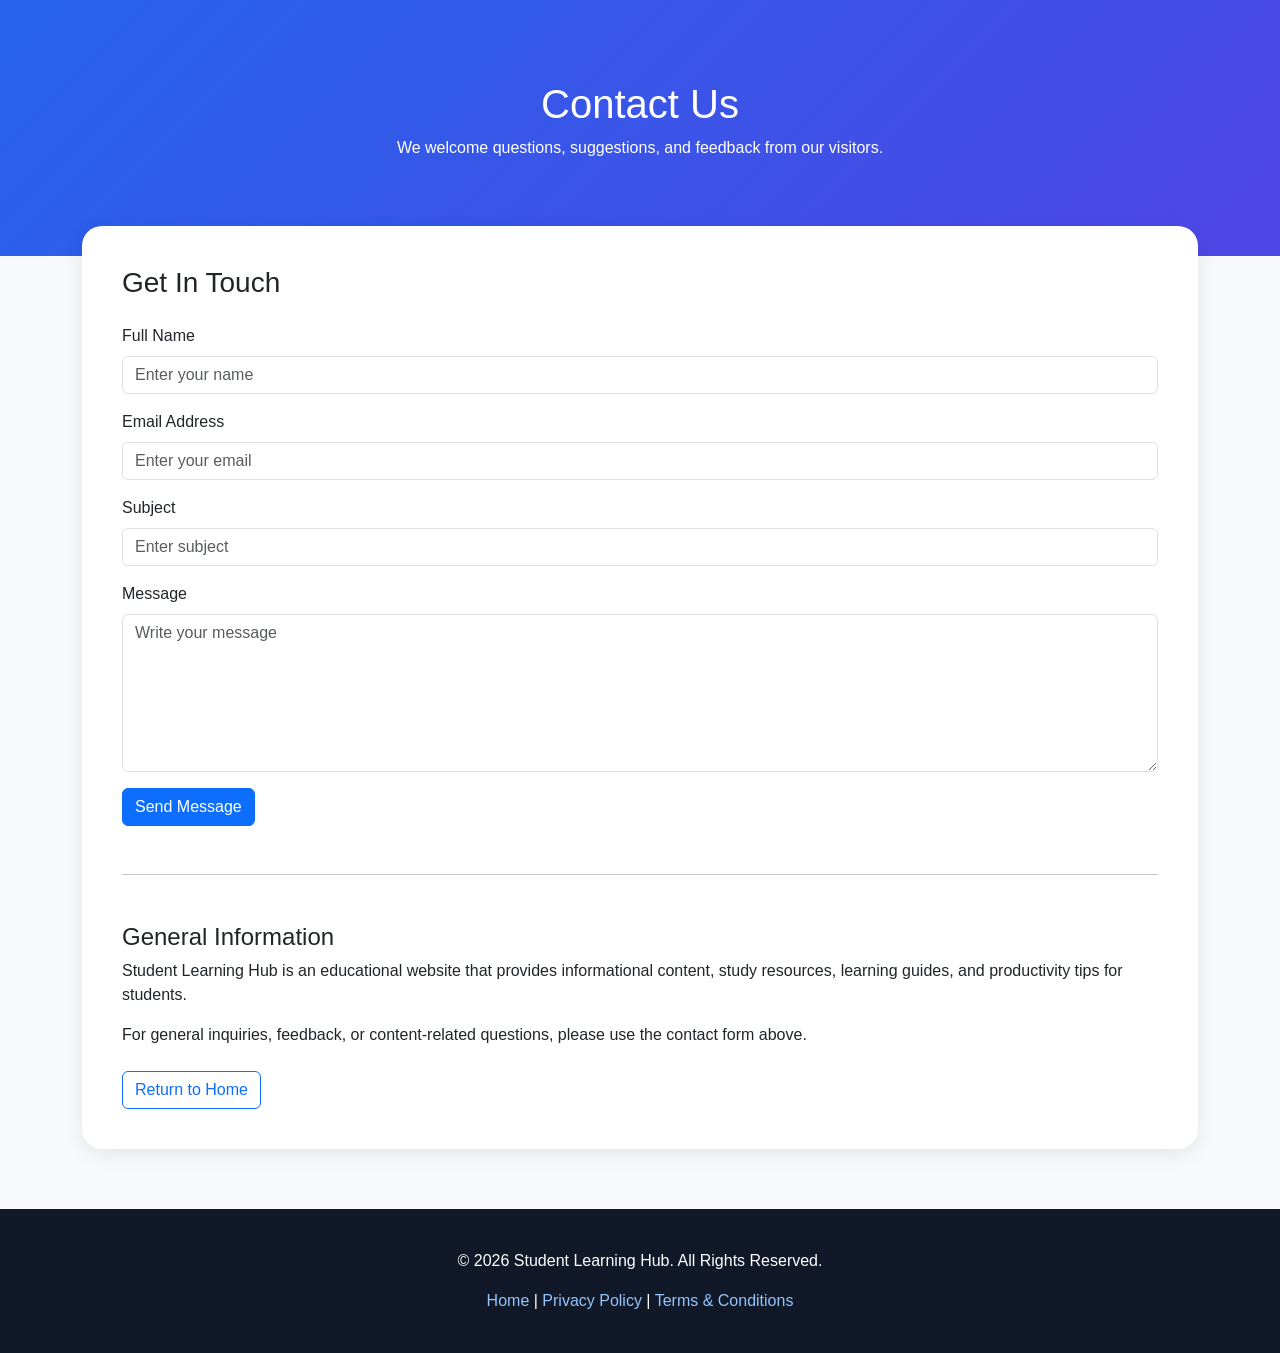
==== contact.html @ 786acc82 "Create contact.html" ====
<!DOCTYPE html>
<html lang="en">
<head>
<meta charset="UTF-8">
<meta name="viewport" content="width=device-width, initial-scale=1.0">

<title>Contact Us | Student Learning Hub</title>
<meta name="description" content="Contact Student Learning Hub for questions, feedback, and support.">

<link href="https://cdn.jsdelivr.net/npm/bootstrap@5.3.3/dist/css/bootstrap.min.css" rel="stylesheet">

<style>
body{
    font-family:Arial,sans-serif;
    background:#f8f9fa;
}

.page-header{
    background:linear-gradient(135deg,#2563eb,#4f46e5);
    color:white;
    padding:80px 0;
}

.contact-box{
    background:white;
    padding:40px;
    border-radius:20px;
    box-shadow:0 5px 20px rgba(0,0,0,.08);
    margin-top:-30px;
}

footer{
    background:#111827;
    color:white;
    padding:40px 0;
    margin-top:60px;
}

footer a{
    color:#93c5fd;
    text-decoration:none;
}
</style>

</head>
<body>

<section class="page-header">
<div class="container text-center">

<h1>Contact Us</h1>

<p>
We welcome questions, suggestions, and feedback from our visitors.
</p>

</div>
</section>

<div class="container">

<div class="contact-box">

<h3 class="mb-4">Get In Touch</h3>

<form>

<div class="mb-3">
<label class="form-label">Full Name</label>
<input type="text" class="form-control" placeholder="Enter your name">
</div>

<div class="mb-3">
<label class="form-label">Email Address</label>
<input type="email" class="form-control" placeholder="Enter your email">
</div>

<div class="mb-3">
<label class="form-label">Subject</label>
<input type="text" class="form-control" placeholder="Enter subject">
</div>

<div class="mb-3">
<label class="form-label">Message</label>
<textarea class="form-control" rows="6" placeholder="Write your message"></textarea>
</div>

<button type="submit" class="btn btn-primary">
Send Message
</button>

</form>

<hr class="my-5">

<h4>General Information</h4>

<p>
Student Learning Hub is an educational website that provides informational content, study resources, learning guides, and productivity tips for students.
</p>

<p>
For general inquiries, feedback, or content-related questions, please use the contact form above.
</p>

<div class="mt-4">
<a href="index.html" class="btn btn-outline-primary">
Return to Home
</a>
</div>

</div>

</div>

<footer>
<div class="container text-center">

<p>
© 2026 Student Learning Hub. All Rights Reserved.
</p>

<a href="index.html">Home</a> |
<a href="privacy.html">Privacy Policy</a> |
<a href="terms.html">Terms & Conditions</a>

</div>
</footer>

<script src="https://cdn.jsdelivr.net/npm/bootstrap@5.3.3/dist/js/bootstrap.bundle.min.js"></script>

</body>
</html>
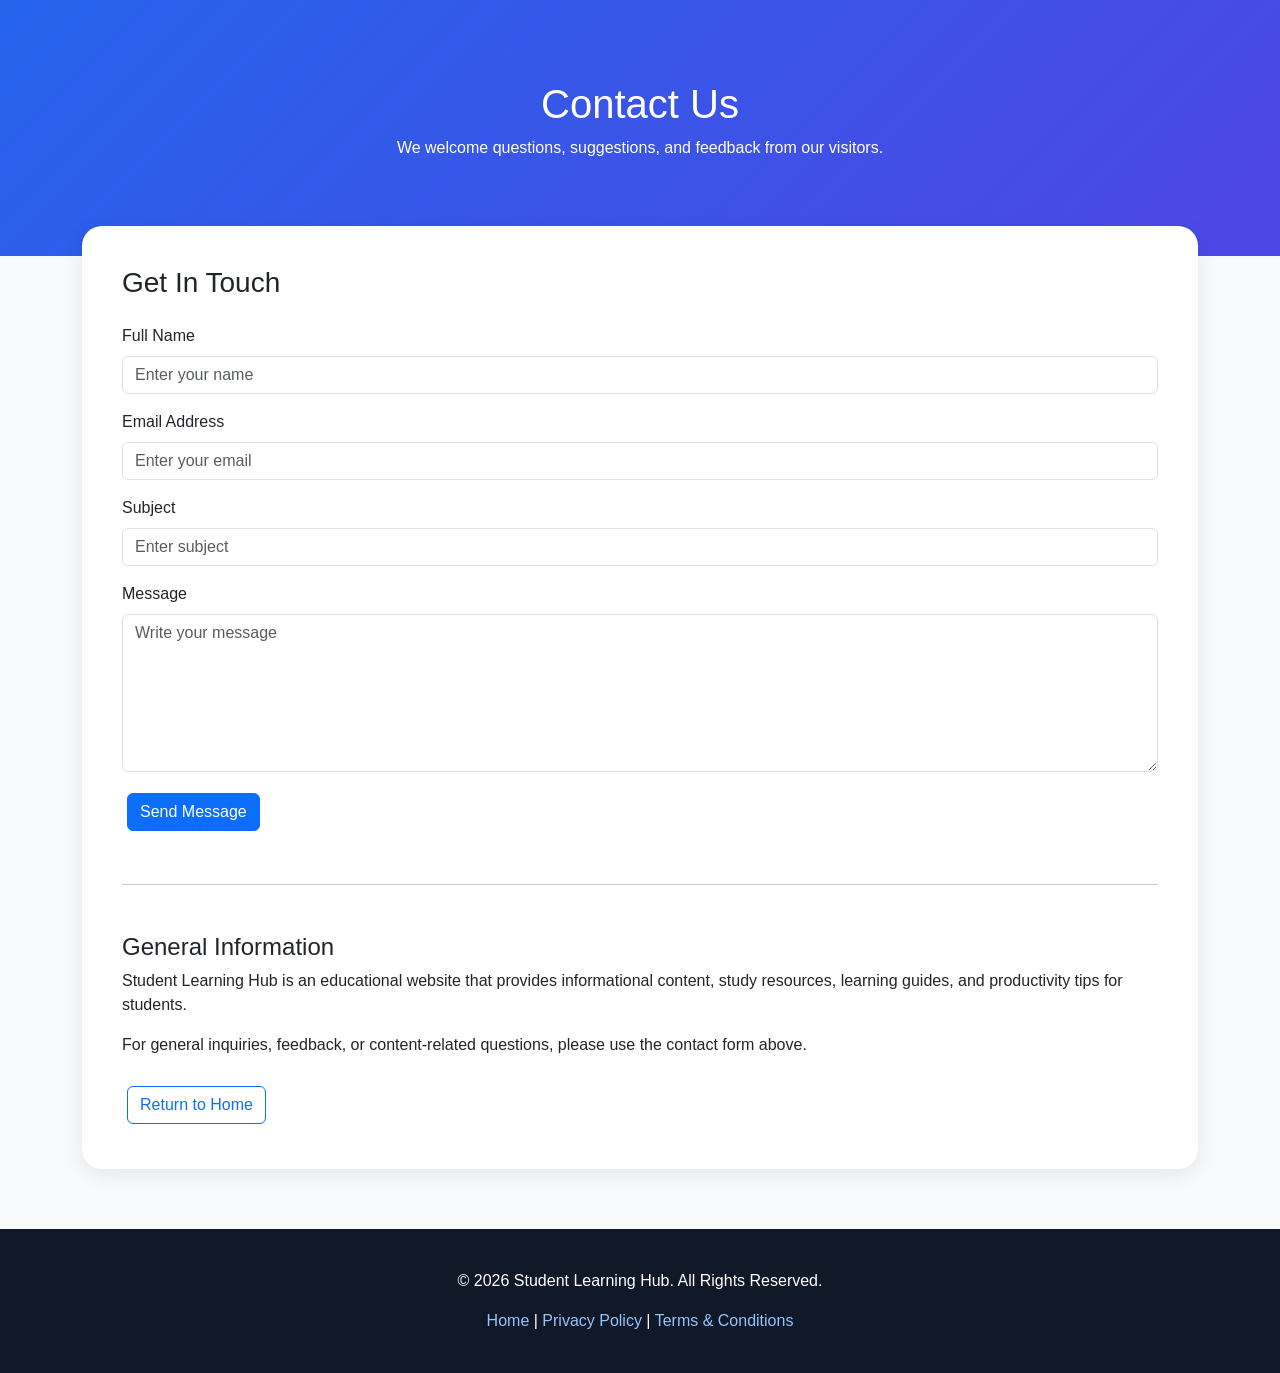
==== commit 199fae45: "Update contact.html" ====
--- a/contact.html
+++ b/contact.html
@@ -1,6 +1,7 @@
 <!DOCTYPE html>
 <html lang="en">
 <head>
+<link rel="stylesheet" href="assets/style.css">
 <meta charset="UTF-8">
 <meta name="viewport" content="width=device-width, initial-scale=1.0">
 
--- a/assets/style.css
+++ b/assets/style.css
@@ -0,0 +1,61 @@
+/* Global Styles */
+
+body {
+    margin: 0;
+    padding: 0;
+    font-family: Arial, sans-serif;
+}
+
+/* Popup Overlay */
+
+.modal-backdrop {
+    position: fixed;
+    inset: 0;
+    background: rgba(0,0,0,0.5);
+    backdrop-filter: blur(8px);
+    -webkit-backdrop-filter: blur(8px);
+    display: flex;
+    justify-content: center;
+    align-items: center;
+    z-index: 999999;
+}
+
+/* Popup Box */
+
+.modal {
+    background: #ffffff;
+    padding: 30px;
+    border-radius: 15px;
+    max-width: 500px;
+    width: 90%;
+    text-align: center;
+    box-shadow: 0 20px 60px rgba(0,0,0,.25);
+}
+
+/* Buttons */
+
+.btn {
+    background: #2563eb;
+    color: #fff;
+    border: none;
+    padding: 12px 24px;
+    border-radius: 8px;
+    cursor: pointer;
+    margin: 5px;
+}
+
+.btn:hover {
+    opacity: 0.9;
+}
+
+.btn.ghost {
+    background: #e5e7eb;
+    color: #111827;
+}
+
+/* Fade Animation */
+
+.fade-out {
+    opacity: 0;
+    transition: opacity .2s ease;
+}
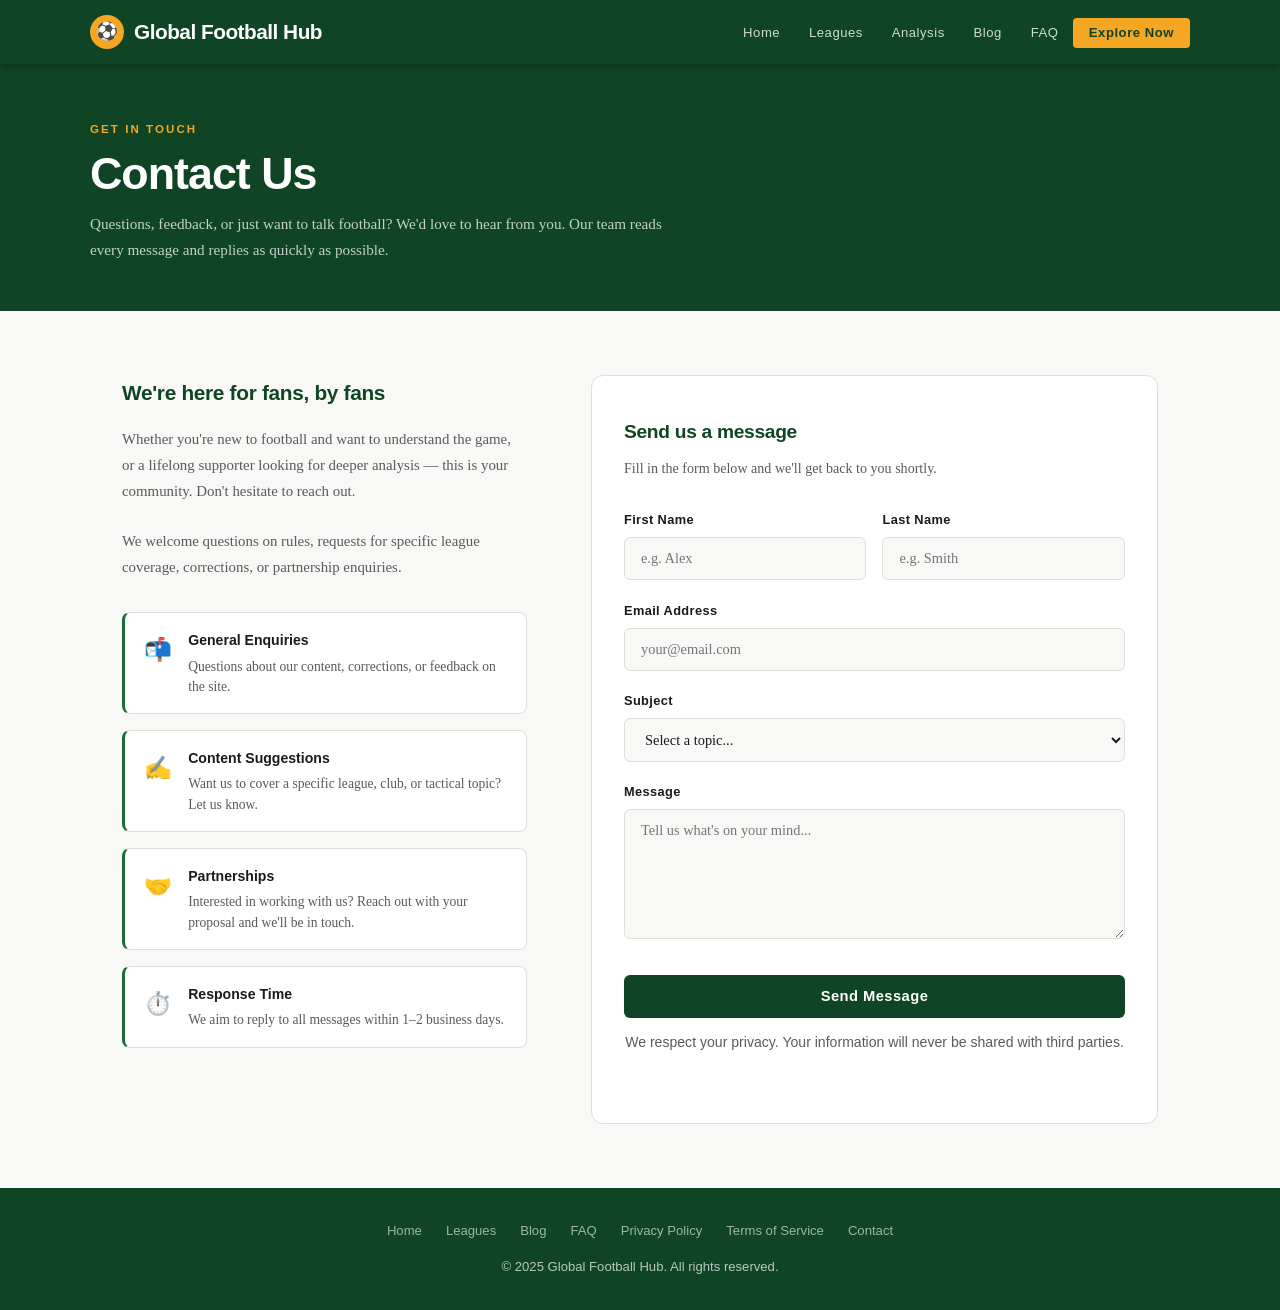
==== commit 72bcca36: "Update contact.html" ====
--- a/contact.html
+++ b/contact.html
@@ -1,134 +1,199 @@
 <!DOCTYPE html>
 <html lang="en">
 <head>
-<link rel="stylesheet" href="assets/style.css">
-<meta charset="UTF-8">
-<meta name="viewport" content="width=device-width, initial-scale=1.0">
-
-<title>Contact Us | Student Learning Hub</title>
-<meta name="description" content="Contact Student Learning Hub for questions, feedback, and support.">
-
-<link href="https://cdn.jsdelivr.net/npm/bootstrap@5.3.3/dist/css/bootstrap.min.css" rel="stylesheet">
-
+<meta charset="UTF-8" />
+<meta name="viewport" content="width=device-width, initial-scale=1.0" />
+<meta name="description" content="Contact Global Football Hub — get in touch with our team." />
+<title>Contact Us — Global Football Hub</title>
 <style>
-body{
-    font-family:Arial,sans-serif;
-    background:#f8f9fa;
-}
-
-.page-header{
-    background:linear-gradient(135deg,#2563eb,#4f46e5);
-    color:white;
-    padding:80px 0;
-}
-
-.contact-box{
-    background:white;
-    padding:40px;
-    border-radius:20px;
-    box-shadow:0 5px 20px rgba(0,0,0,.08);
-    margin-top:-30px;
-}
-
-footer{
-    background:#111827;
-    color:white;
-    padding:40px 0;
-    margin-top:60px;
-}
-
-footer a{
-    color:#93c5fd;
-    text-decoration:none;
-}
+  *, *::before, *::after { box-sizing: border-box; margin: 0; padding: 0; }
+  :root {
+    --green: #1a6b38; --green-dark: #0f4524; --green-light: #e8f5ee;
+    --accent: #f5a623; --white: #ffffff; --bg: #f8f9f7;
+    --text: #1a1a1a; --text-muted: #5a5a5a; --border: #d8e2d8; --nav-h: 64px;
+  }
+  html { scroll-behavior: smooth; }
+  body { font-family: 'Georgia', 'Times New Roman', serif; background: var(--bg); color: var(--text); line-height: 1.7; font-size: 16px; }
+  nav { position: sticky; top: 0; z-index: 100; background: var(--green-dark); height: var(--nav-h); display: flex; align-items: center; padding: 0 2rem; box-shadow: 0 2px 8px rgba(0,0,0,0.3); }
+  .nav-inner { max-width: 1100px; width: 100%; margin: 0 auto; display: flex; align-items: center; justify-content: space-between; }
+  .logo { font-family: 'Arial Black', 'Impact', sans-serif; font-size: 1.3rem; font-weight: 900; letter-spacing: -0.5px; color: var(--white); text-decoration: none; display: flex; align-items: center; gap: 10px; }
+  .logo-badge { background: var(--accent); color: var(--green-dark); width: 34px; height: 34px; border-radius: 50%; display: flex; align-items: center; justify-content: center; font-size: 1.1rem; }
+  .nav-links { display: flex; gap: 0; list-style: none; }
+  .nav-links a { color: rgba(255,255,255,0.8); text-decoration: none; font-family: Arial, sans-serif; font-size: 0.82rem; letter-spacing: 0.04em; padding: 0.5rem 0.9rem; transition: color 0.2s; }
+  .nav-links a:hover { color: var(--accent); }
+  .nav-cta { background: var(--accent); color: var(--green-dark) !important; font-weight: 700 !important; border-radius: 4px; padding: 0.45rem 1rem !important; }
+  .page-hero { background: var(--green-dark); color: white; padding: 3.5rem 2rem 3rem; }
+  .page-hero-inner { max-width: 1100px; margin: 0 auto; }
+  .page-eyebrow { font-family: Arial, sans-serif; font-size: 0.72rem; font-weight: 700; letter-spacing: 0.18em; text-transform: uppercase; color: var(--accent); margin-bottom: 0.6rem; }
+  .page-hero h1 { font-family: 'Arial Black', Impact, sans-serif; font-size: clamp(1.8rem, 3.5vw, 2.8rem); font-weight: 900; line-height: 1.1; letter-spacing: -1px; margin-bottom: 0.8rem; }
+  .page-hero p { color: rgba(255,255,255,0.75); font-size: 0.95rem; max-width: 580px; }
+  .contact-wrap { max-width: 1100px; margin: 0 auto; padding: 4rem 2rem; display: grid; grid-template-columns: 1fr 1.4fr; gap: 4rem; align-items: start; }
+  .contact-info h2 { font-family: 'Arial Black', sans-serif; font-size: 1.3rem; font-weight: 900; color: var(--green-dark); margin-bottom: 1rem; letter-spacing: -0.3px; }
+  .contact-info p { font-size: 0.93rem; color: var(--text-muted); margin-bottom: 1.5rem; line-height: 1.75; }
+  .info-cards { display: flex; flex-direction: column; gap: 1rem; margin-top: 2rem; }
+  .info-card { background: white; border: 1px solid var(--border); border-left: 3px solid var(--green); border-radius: 8px; padding: 1rem 1.2rem; display: flex; align-items: flex-start; gap: 1rem; }
+  .info-icon { font-size: 1.4rem; flex-shrink: 0; margin-top: 2px; }
+  .info-card h4 { font-family: Arial, sans-serif; font-weight: 700; font-size: 0.88rem; color: var(--text); margin-bottom: 0.2rem; }
+  .info-card p { font-size: 0.85rem; color: var(--text-muted); margin: 0; line-height: 1.5; }
+  .form-card { background: white; border: 1px solid var(--border); border-radius: 12px; padding: 2.5rem 2rem; }
+  .form-card h2 { font-family: 'Arial Black', sans-serif; font-size: 1.2rem; font-weight: 900; color: var(--green-dark); margin-bottom: 0.5rem; letter-spacing: -0.3px; }
+  .form-card > p { font-size: 0.88rem; color: var(--text-muted); margin-bottom: 1.8rem; }
+  .form-group { margin-bottom: 1.2rem; }
+  .form-group label { display: block; font-family: Arial, sans-serif; font-size: 0.8rem; font-weight: 700; color: var(--text); margin-bottom: 0.4rem; letter-spacing: 0.03em; }
+  .form-group input, .form-group textarea, .form-group select {
+    width: 100%; font-family: Georgia, serif; font-size: 0.9rem;
+    border: 1px solid var(--border); border-radius: 6px;
+    padding: 0.75rem 1rem; background: var(--bg); color: var(--text);
+    transition: border-color 0.2s; resize: vertical;
+  }
+  .form-group input:focus, .form-group textarea:focus, .form-group select:focus { outline: none; border-color: var(--green); background: white; }
+  .form-group textarea { min-height: 130px; }
+  .form-row { display: grid; grid-template-columns: 1fr 1fr; gap: 1rem; }
+  .form-submit { width: 100%; background: var(--green-dark); color: white; font-family: Arial, sans-serif; font-weight: 700; font-size: 0.92rem; padding: 0.85rem 1.5rem; border: none; border-radius: 6px; cursor: pointer; transition: background 0.2s; margin-top: 0.5rem; letter-spacing: 0.03em; }
+  .form-submit:hover { background: #09301a; }
+  .form-note { font-family: Arial, sans-serif; font-size: 0.78rem; color: var(--text-muted); margin-top: 0.8rem; text-align: center; }
+  .success-msg { display: none; background: var(--green-light); border: 1px solid var(--green); border-radius: 8px; padding: 1.2rem 1.5rem; text-align: center; font-family: Arial, sans-serif; font-size: 0.9rem; color: var(--green-dark); font-weight: 600; margin-top: 1rem; }
+  footer { background: var(--green-dark); color: rgba(255,255,255,0.7); padding: 2rem; font-family: Arial, sans-serif; font-size: 0.82rem; text-align: center; }
+  footer a { color: rgba(255,255,255,0.6); text-decoration: none; }
+  footer a:hover { color: var(--accent); }
+  .footer-links { display: flex; gap: 1.5rem; justify-content: center; margin-bottom: 0.8rem; flex-wrap: wrap; }
+  @media (max-width: 768px) {
+    .nav-links { display: none; }
+    .contact-wrap { grid-template-columns: 1fr; gap: 2rem; padding: 2rem 1.2rem; }
+    .form-row { grid-template-columns: 1fr; }
+  }
 </style>
-
 </head>
 <body>
+<nav>
+  <div class="nav-inner">
+    <a class="logo" href="index.html">
+      <span class="logo-badge">⚽</span>
+      Global Football Hub
+    </a>
+    <ul class="nav-links">
+      <li><a href="index.html">Home</a></li>
+      <li><a href="index.html#leagues">Leagues</a></li>
+      <li><a href="index.html#analysis">Analysis</a></li>
+      <li><a href="index.html#blog">Blog</a></li>
+      <li><a href="faq.html">FAQ</a></li>
+      <li><a href="index.html#leagues" class="nav-cta">Explore Now</a></li>
+    </ul>
+  </div>
+</nav>
 
-<section class="page-header">
-<div class="container text-center">
-
-<h1>Contact Us</h1>
-
-<p>
-We welcome questions, suggestions, and feedback from our visitors.
-</p>
-
-</div>
-</section>
-
-<div class="container">
-
-<div class="contact-box">
-
-<h3 class="mb-4">Get In Touch</h3>
-
-<form>
-
-<div class="mb-3">
-<label class="form-label">Full Name</label>
-<input type="text" class="form-control" placeholder="Enter your name">
+<div class="page-hero">
+  <div class="page-hero-inner">
+    <div class="page-eyebrow">Get in touch</div>
+    <h1>Contact Us</h1>
+    <p>Questions, feedback, or just want to talk football? We'd love to hear from you. Our team reads every message and replies as quickly as possible.</p>
+  </div>
 </div>
 
-<div class="mb-3">
-<label class="form-label">Email Address</label>
-<input type="email" class="form-control" placeholder="Enter your email">
-</div>
+<div class="contact-wrap">
+  <div class="contact-info">
+    <h2>We're here for fans, by fans</h2>
+    <p>Whether you're new to football and want to understand the game, or a lifelong supporter looking for deeper analysis — this is your community. Don't hesitate to reach out.</p>
+    <p>We welcome questions on rules, requests for specific league coverage, corrections, or partnership enquiries.</p>
+    <div class="info-cards">
+      <div class="info-card">
+        <div class="info-icon">📬</div>
+        <div>
+          <h4>General Enquiries</h4>
+          <p>Questions about our content, corrections, or feedback on the site.</p>
+        </div>
+      </div>
+      <div class="info-card">
+        <div class="info-icon">✍️</div>
+        <div>
+          <h4>Content Suggestions</h4>
+          <p>Want us to cover a specific league, club, or tactical topic? Let us know.</p>
+        </div>
+      </div>
+      <div class="info-card">
+        <div class="info-icon">🤝</div>
+        <div>
+          <h4>Partnerships</h4>
+          <p>Interested in working with us? Reach out with your proposal and we'll be in touch.</p>
+        </div>
+      </div>
+      <div class="info-card">
+        <div class="info-icon">⏱️</div>
+        <div>
+          <h4>Response Time</h4>
+          <p>We aim to reply to all messages within 1–2 business days.</p>
+        </div>
+      </div>
+    </div>
+  </div>
 
-<div class="mb-3">
-<label class="form-label">Subject</label>
-<input type="text" class="form-control" placeholder="Enter subject">
-</div>
-
-<div class="mb-3">
-<label class="form-label">Message</label>
-<textarea class="form-control" rows="6" placeholder="Write your message"></textarea>
-</div>
-
-<button type="submit" class="btn btn-primary">
-Send Message
-</button>
-
-</form>
-
-<hr class="my-5">
-
-<h4>General Information</h4>
-
-<p>
-Student Learning Hub is an educational website that provides informational content, study resources, learning guides, and productivity tips for students.
-</p>
-
-<p>
-For general inquiries, feedback, or content-related questions, please use the contact form above.
-</p>
-
-<div class="mt-4">
-<a href="index.html" class="btn btn-outline-primary">
-Return to Home
-</a>
-</div>
-
-</div>
-
+  <div class="form-card">
+    <h2>Send us a message</h2>
+    <p>Fill in the form below and we'll get back to you shortly.</p>
+    <div class="form-row">
+      <div class="form-group">
+        <label for="fname">First Name</label>
+        <input type="text" id="fname" placeholder="e.g. Alex" />
+      </div>
+      <div class="form-group">
+        <label for="lname">Last Name</label>
+        <input type="text" id="lname" placeholder="e.g. Smith" />
+      </div>
+    </div>
+    <div class="form-group">
+      <label for="email">Email Address</label>
+      <input type="email" id="email" placeholder="your@email.com" />
+    </div>
+    <div class="form-group">
+      <label for="subject">Subject</label>
+      <select id="subject">
+        <option value="">Select a topic...</option>
+        <option>General question</option>
+        <option>Content suggestion</option>
+        <option>Partnership enquiry</option>
+        <option>Correction or feedback</option>
+        <option>Other</option>
+      </select>
+    </div>
+    <div class="form-group">
+      <label for="message">Message</label>
+      <textarea id="message" placeholder="Tell us what's on your mind..."></textarea>
+    </div>
+    <button class="form-submit" onclick="handleSubmit()">Send Message</button>
+    <p class="form-note">We respect your privacy. Your information will never be shared with third parties.</p>
+    <div class="success-msg" id="successMsg">
+      ✅ Thanks for reaching out! We'll get back to you within 1–2 business days.
+    </div>
+  </div>
 </div>
 
 <footer>
-<div class="container text-center">
-
-<p>
-© 2026 Student Learning Hub. All Rights Reserved.
-</p>
-
-<a href="index.html">Home</a> |
-<a href="privacy.html">Privacy Policy</a> |
-<a href="terms.html">Terms & Conditions</a>
-
-</div>
+  <div class="footer-links">
+    <a href="index.html">Home</a>
+    <a href="index.html#leagues">Leagues</a>
+    <a href="index.html#blog">Blog</a>
+    <a href="faq.html">FAQ</a>
+    <a href="privacy.html">Privacy Policy</a>
+    <a href="terms.html">Terms of Service</a>
+    <a href="contact.html">Contact</a>
+  </div>
+  <p>© 2025 Global Football Hub. All rights reserved.</p>
 </footer>
 
-<script src="https://cdn.jsdelivr.net/npm/bootstrap@5.3.3/dist/js/bootstrap.bundle.min.js"></script>
-
+<script>
+function handleSubmit() {
+  var name = document.getElementById('fname').value;
+  var email = document.getElementById('email').value;
+  var msg = document.getElementById('message').value;
+  if (!name || !email || !msg) {
+    alert('Please fill in your name, email, and message before sending.');
+    return;
+  }
+  document.getElementById('successMsg').style.display = 'block';
+  document.querySelector('.form-submit').disabled = true;
+  document.querySelector('.form-submit').textContent = 'Sent!';
+  document.querySelector('.form-submit').style.background = '#1a6b38';
+}
+</script>
 </body>
 </html>
